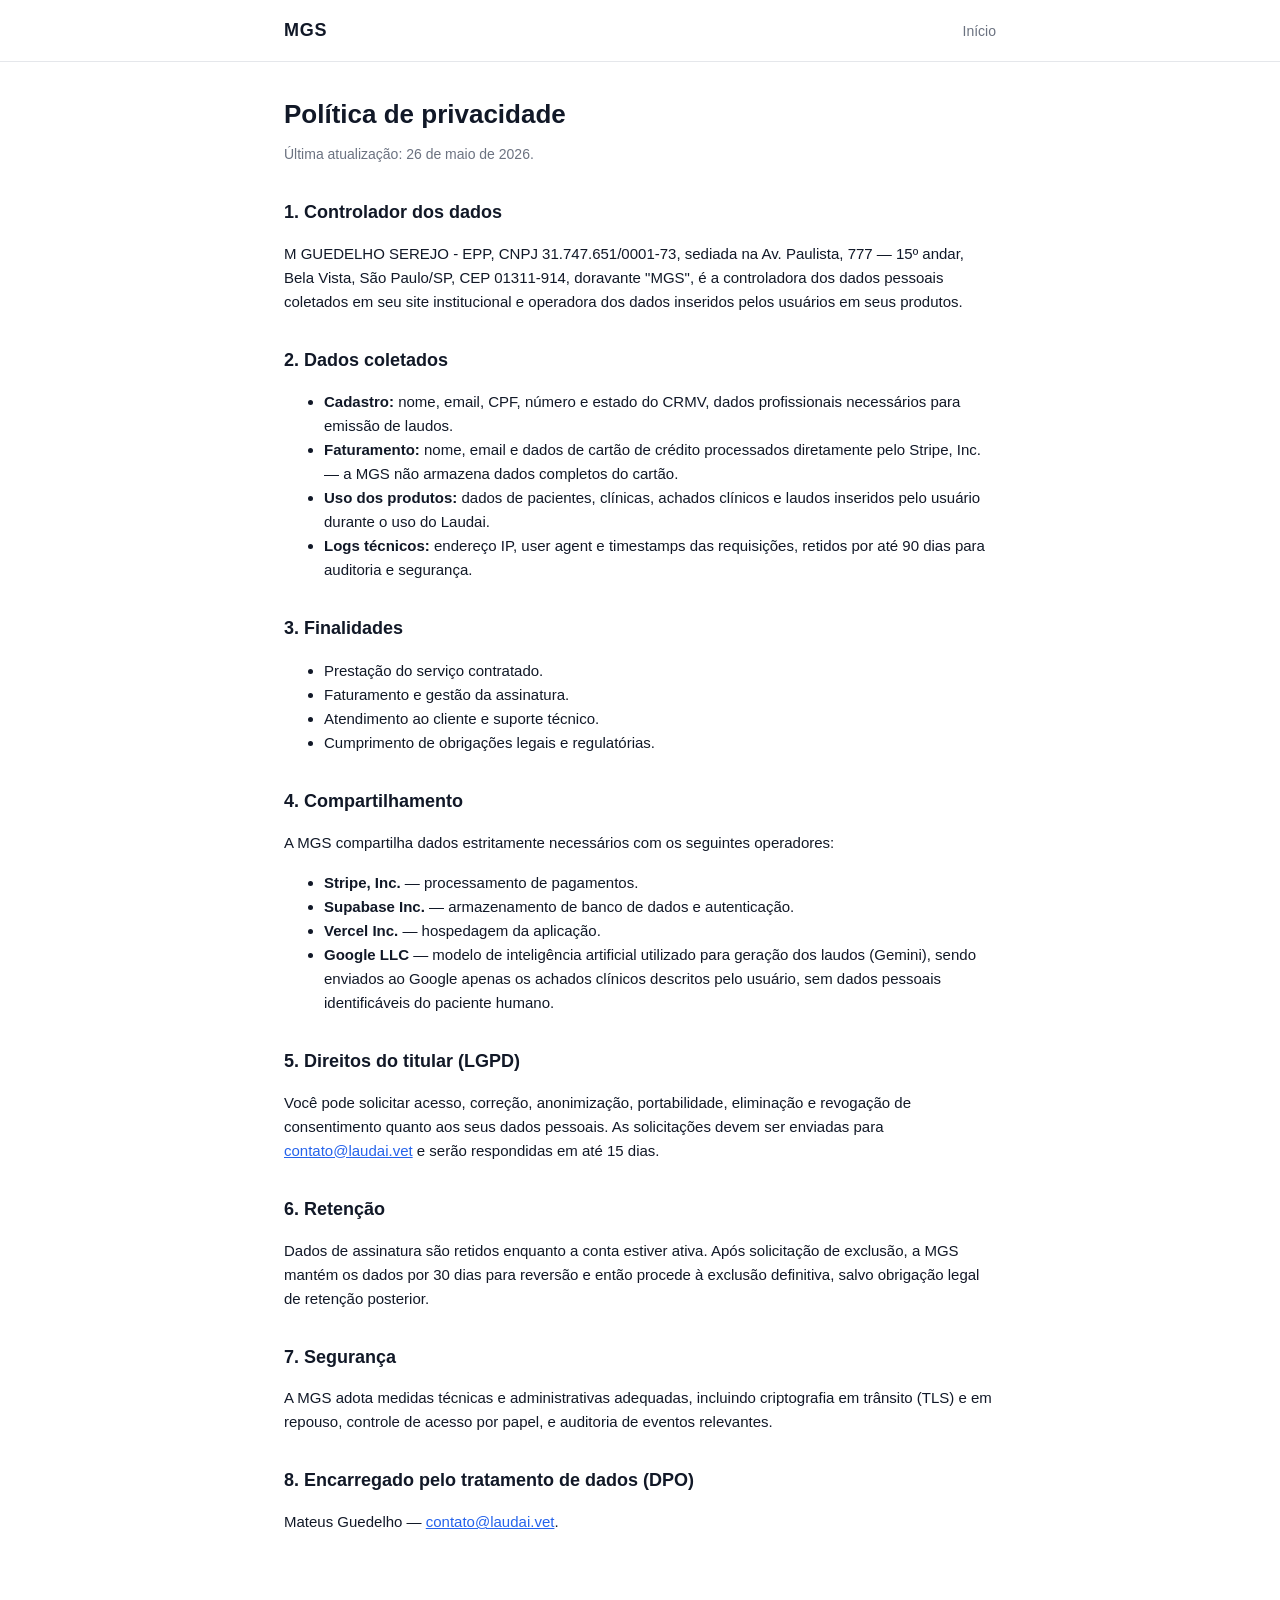
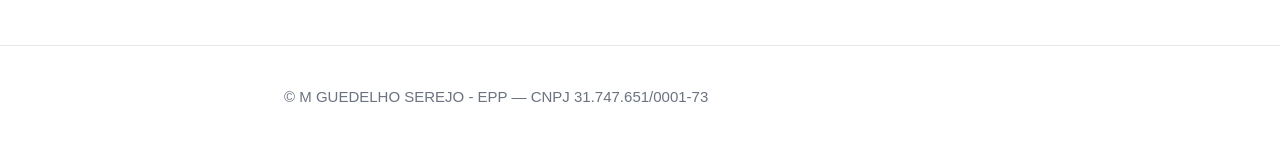
==== privacidade.html @ 645030ef "feat: initial MGS institutional site for Stripe activation" ====
<!doctype html>
<html lang="pt-BR" class="legal-page">
  <head>
    <meta charset="utf-8" />
    <meta name="viewport" content="width=device-width, initial-scale=1" />
    <title>Política de privacidade — MGS</title>
    <link rel="stylesheet" href="style.css" />
  </head>
  <body>
    <header class="site-header">
      <div class="container">
        <a href="/" class="brand">MGS</a>
        <nav>
          <a href="index.html">Início</a>
        </nav>
      </div>
    </header>

    <main>
      <div class="container">
        <h1>Política de privacidade</h1>
        <p class="meta">Última atualização: 26 de maio de 2026.</p>

        <h2>1. Controlador dos dados</h2>
        <p>
          M GUEDELHO SEREJO - EPP, CNPJ 31.747.651/0001-73, sediada na Av. Paulista, 777 — 15º andar, Bela Vista, São
          Paulo/SP, CEP 01311-914, doravante "MGS", é a controladora dos dados pessoais coletados em seu site
          institucional e operadora dos dados inseridos pelos usuários em seus produtos.
        </p>

        <h2>2. Dados coletados</h2>
        <ul>
          <li>
            <strong>Cadastro:</strong> nome, email, CPF, número e estado do CRMV, dados profissionais necessários para
            emissão de laudos.
          </li>
          <li>
            <strong>Faturamento:</strong> nome, email e dados de cartão de crédito processados diretamente pelo Stripe,
            Inc. — a MGS não armazena dados completos do cartão.
          </li>
          <li>
            <strong>Uso dos produtos:</strong> dados de pacientes, clínicas, achados clínicos e laudos inseridos pelo
            usuário durante o uso do Laudai.
          </li>
          <li>
            <strong>Logs técnicos:</strong> endereço IP, user agent e timestamps das requisições, retidos por até 90
            dias para auditoria e segurança.
          </li>
        </ul>

        <h2>3. Finalidades</h2>
        <ul>
          <li>Prestação do serviço contratado.</li>
          <li>Faturamento e gestão da assinatura.</li>
          <li>Atendimento ao cliente e suporte técnico.</li>
          <li>Cumprimento de obrigações legais e regulatórias.</li>
        </ul>

        <h2>4. Compartilhamento</h2>
        <p>
          A MGS compartilha dados estritamente necessários com os seguintes operadores:
        </p>
        <ul>
          <li><strong>Stripe, Inc.</strong> — processamento de pagamentos.</li>
          <li><strong>Supabase Inc.</strong> — armazenamento de banco de dados e autenticação.</li>
          <li><strong>Vercel Inc.</strong> — hospedagem da aplicação.</li>
          <li>
            <strong>Google LLC</strong> — modelo de inteligência artificial utilizado para geração dos laudos (Gemini),
            sendo enviados ao Google apenas os achados clínicos descritos pelo usuário, sem dados pessoais identificáveis
            do paciente humano.
          </li>
        </ul>

        <h2>5. Direitos do titular (LGPD)</h2>
        <p>
          Você pode solicitar acesso, correção, anonimização, portabilidade, eliminação e revogação de consentimento
          quanto aos seus dados pessoais. As solicitações devem ser enviadas para
          <a href="mailto:contato@laudai.vet">contato@laudai.vet</a> e serão respondidas em até 15 dias.
        </p>

        <h2>6. Retenção</h2>
        <p>
          Dados de assinatura são retidos enquanto a conta estiver ativa. Após solicitação de exclusão, a MGS mantém os
          dados por 30 dias para reversão e então procede à exclusão definitiva, salvo obrigação legal de retenção
          posterior.
        </p>

        <h2>7. Segurança</h2>
        <p>
          A MGS adota medidas técnicas e administrativas adequadas, incluindo criptografia em trânsito (TLS) e em
          repouso, controle de acesso por papel, e auditoria de eventos relevantes.
        </p>

        <h2>8. Encarregado pelo tratamento de dados (DPO)</h2>
        <p>
          Mateus Guedelho — <a href="mailto:contato@laudai.vet">contato@laudai.vet</a>.
        </p>
      </div>
    </main>

    <footer class="site-footer">
      <div class="container">
        <p>© M GUEDELHO SEREJO - EPP — CNPJ 31.747.651/0001-73</p>
      </div>
    </footer>
  </body>
</html>
---- style.css ----
:root {
  color-scheme: light;
  --fg: #111827;
  --muted: #6b7280;
  --link: #2563eb;
  --bg: #ffffff;
  --bg-alt: #f9fafb;
  --border: #e5e7eb;
}

* {
  box-sizing: border-box;
}

html,
body {
  margin: 0;
  padding: 0;
}

body {
  font-family:
    -apple-system,
    BlinkMacSystemFont,
    "Segoe UI",
    Roboto,
    "Helvetica Neue",
    Arial,
    sans-serif;
  font-size: 16px;
  line-height: 1.6;
  color: var(--fg);
  background: var(--bg);
}

.container {
  max-width: 760px;
  margin: 0 auto;
  padding: 0 24px;
}

.site-header {
  border-bottom: 1px solid var(--border);
  padding: 16px 0;
}

.site-header .container {
  display: flex;
  align-items: center;
  justify-content: space-between;
  gap: 24px;
}

.brand {
  font-weight: 700;
  font-size: 18px;
  color: var(--fg);
  text-decoration: none;
  letter-spacing: 0.04em;
}

nav a {
  margin-left: 20px;
  color: var(--muted);
  text-decoration: none;
  font-size: 14px;
}

nav a:hover {
  color: var(--fg);
}

a {
  color: var(--link);
}

.hero {
  padding: 64px 0 32px;
}

.hero .kicker {
  text-transform: uppercase;
  letter-spacing: 0.08em;
  font-size: 12px;
  color: var(--muted);
  margin: 0 0 8px;
}

.hero h1 {
  font-size: 32px;
  line-height: 1.2;
  margin: 0 0 16px;
}

.hero .lead {
  color: var(--muted);
  font-size: 17px;
  max-width: 580px;
}

.section {
  padding: 48px 0;
  border-top: 1px solid var(--border);
}

.section--alt {
  background: var(--bg-alt);
}

.section h2 {
  font-size: 22px;
  margin: 0 0 24px;
}

.cards {
  list-style: none;
  padding: 0;
  margin: 0;
  display: grid;
  gap: 16px;
}

.cards li {
  background: var(--bg);
  border: 1px solid var(--border);
  border-radius: 12px;
  padding: 20px;
}

.cards h3 {
  margin: 0 0 8px;
  font-size: 16px;
}

.cards p {
  margin: 0;
  color: var(--muted);
  font-size: 15px;
}

.product {
  background: var(--bg);
  border: 1px solid var(--border);
  border-radius: 12px;
  padding: 24px;
}

.product h3 {
  margin: 0 0 8px;
  font-size: 20px;
}

.product-pricing {
  margin: 8px 0 16px;
  color: var(--muted);
}

.product-pricing strong {
  color: var(--fg);
}

.company {
  display: grid;
  grid-template-columns: 200px 1fr;
  gap: 8px 24px;
  margin: 0;
  font-size: 15px;
}

.company dt {
  color: var(--muted);
}

.company dd {
  margin: 0;
}

@media (max-width: 640px) {
  .company {
    grid-template-columns: 1fr;
    gap: 2px;
  }
  .company dt {
    margin-top: 12px;
  }
  .hero h1 {
    font-size: 26px;
  }
}

.policies {
  list-style: none;
  padding: 0;
  margin: 0;
  display: grid;
  gap: 8px;
}

.site-footer {
  border-top: 1px solid var(--border);
  padding: 24px 0;
  font-size: 13px;
  color: var(--muted);
  margin-top: 32px;
}

.legal-page main {
  padding: 32px 0 64px;
}

.legal-page h1 {
  font-size: 26px;
  margin: 0 0 8px;
}

.legal-page .meta {
  color: var(--muted);
  font-size: 14px;
  margin: 0 0 32px;
}

.legal-page h2 {
  font-size: 18px;
  margin: 32px 0 8px;
}

.legal-page p,
.legal-page li {
  font-size: 15px;
}
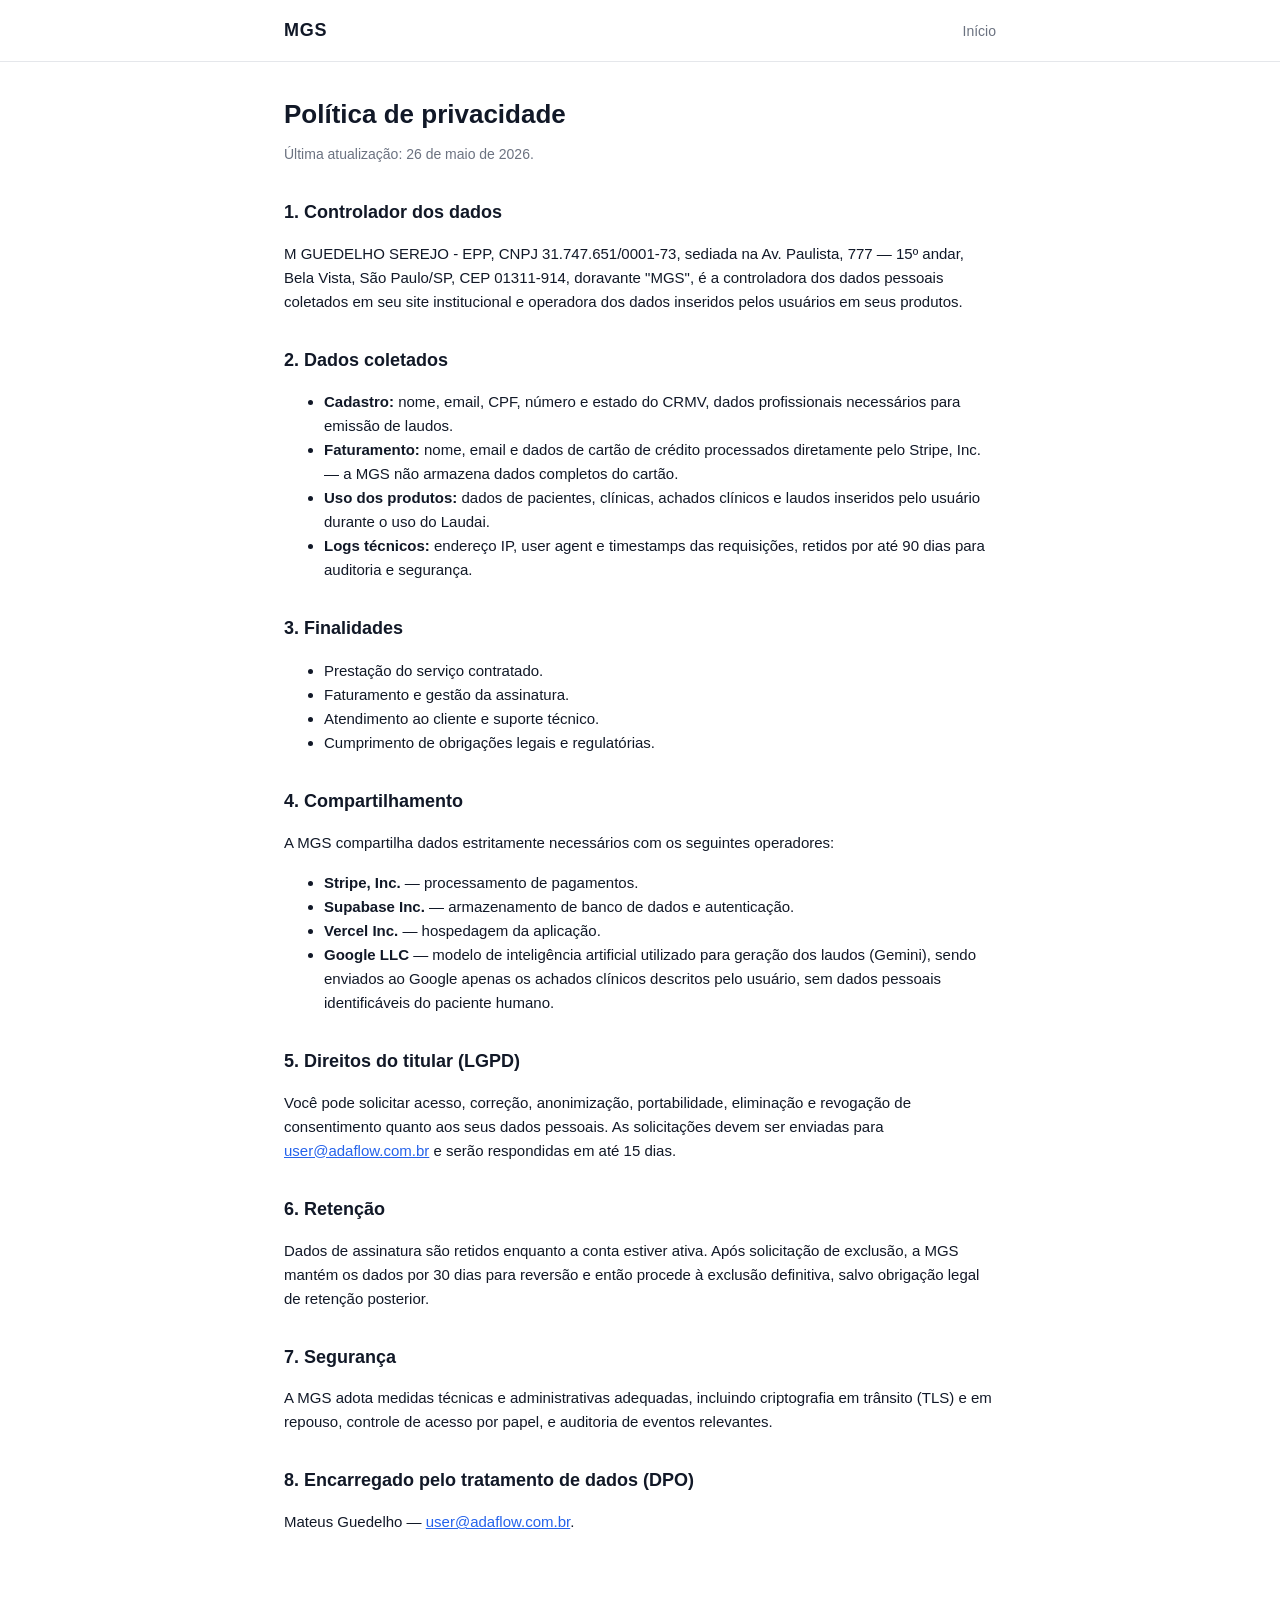
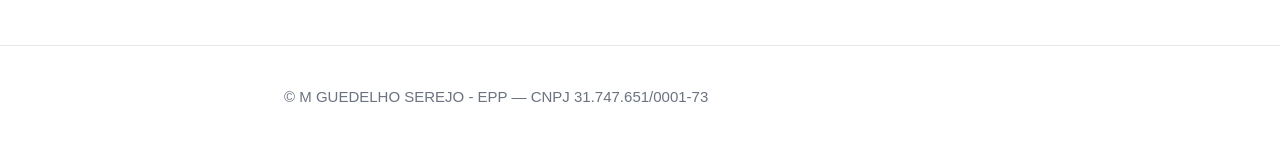
==== commit b14c61e6: "chore: use adaflow.com.br contact email + add phone from RF record" ====
--- a/privacidade.html
+++ b/privacidade.html
@@ -75,7 +75,7 @@
         <p>
           Você pode solicitar acesso, correção, anonimização, portabilidade, eliminação e revogação de consentimento
           quanto aos seus dados pessoais. As solicitações devem ser enviadas para
-          <a href="mailto:contato@laudai.vet">contato@laudai.vet</a> e serão respondidas em até 15 dias.
+          <a href="mailto:user@adaflow.com.br">user@adaflow.com.br</a> e serão respondidas em até 15 dias.
         </p>
 
         <h2>6. Retenção</h2>
@@ -93,7 +93,7 @@
 
         <h2>8. Encarregado pelo tratamento de dados (DPO)</h2>
         <p>
-          Mateus Guedelho — <a href="mailto:contato@laudai.vet">contato@laudai.vet</a>.
+          Mateus Guedelho — <a href="mailto:user@adaflow.com.br">user@adaflow.com.br</a>.
         </p>
       </div>
     </main>
